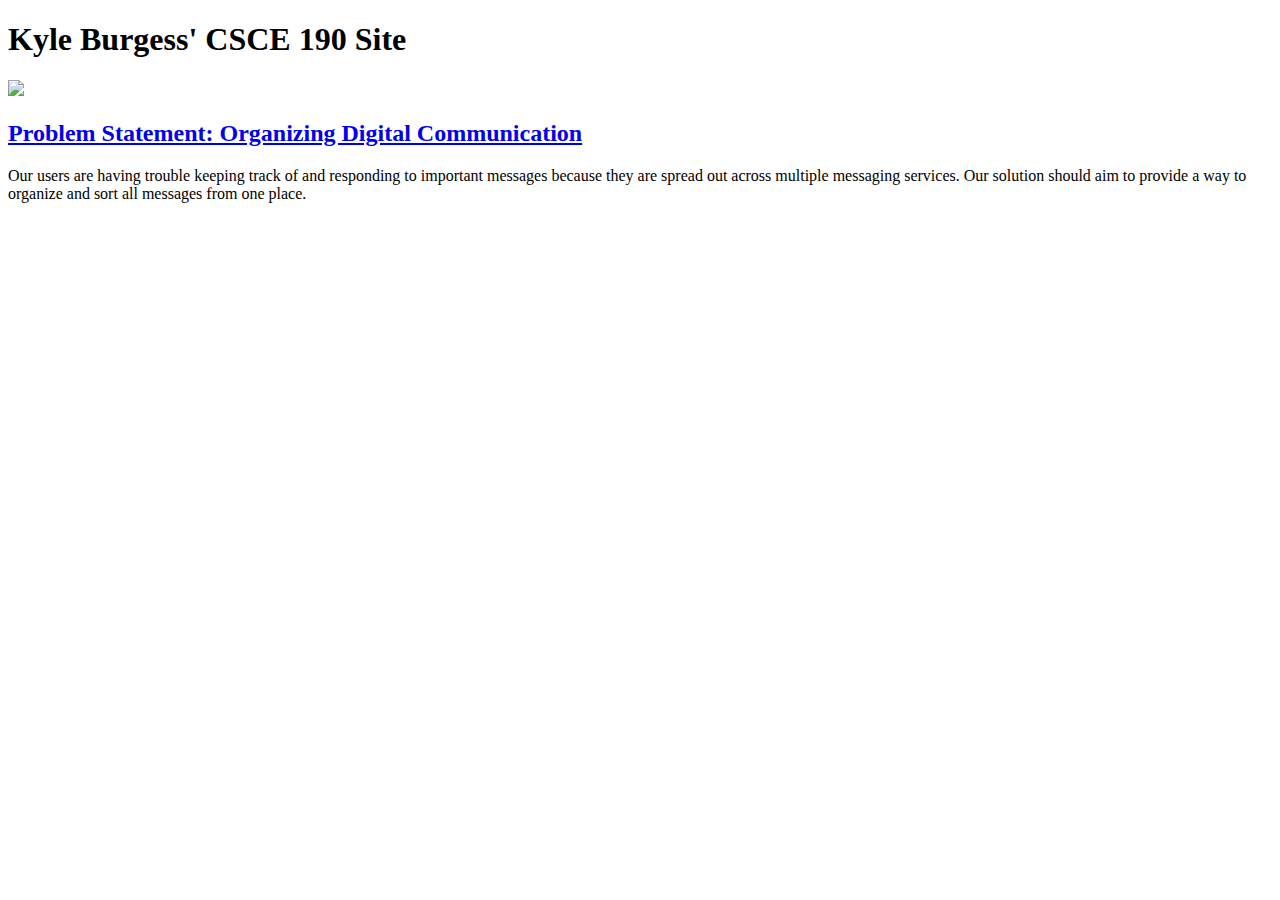
==== index.html @ 43df6245 "Add files via upload" ====
<!DOCTYPE html>
<html>
    <head>
<title>CSCE 190: Kyle Burgess</title>
    </head>
    <body>
        <h1>Kyle Burgess' CSCE 190 Site</h1>

        <section class="assignment">
            <a href="Organizing Digital Communication.pdf"><img src="Capture.PNG"></a>
            <section class="ass-details">
                <a href="Organizing Digital Communication.pdf"><h2>Problem Statement: Organizing Digital Communication</h2></a>
                <p>
                    Our users are having trouble keeping track of and responding to important messages because they are spread out across multiple messaging services. Our solution should aim to provide a way to organize and sort all messages from one place.   
                </p>
            </section>
        </section>
    </body>
</html>
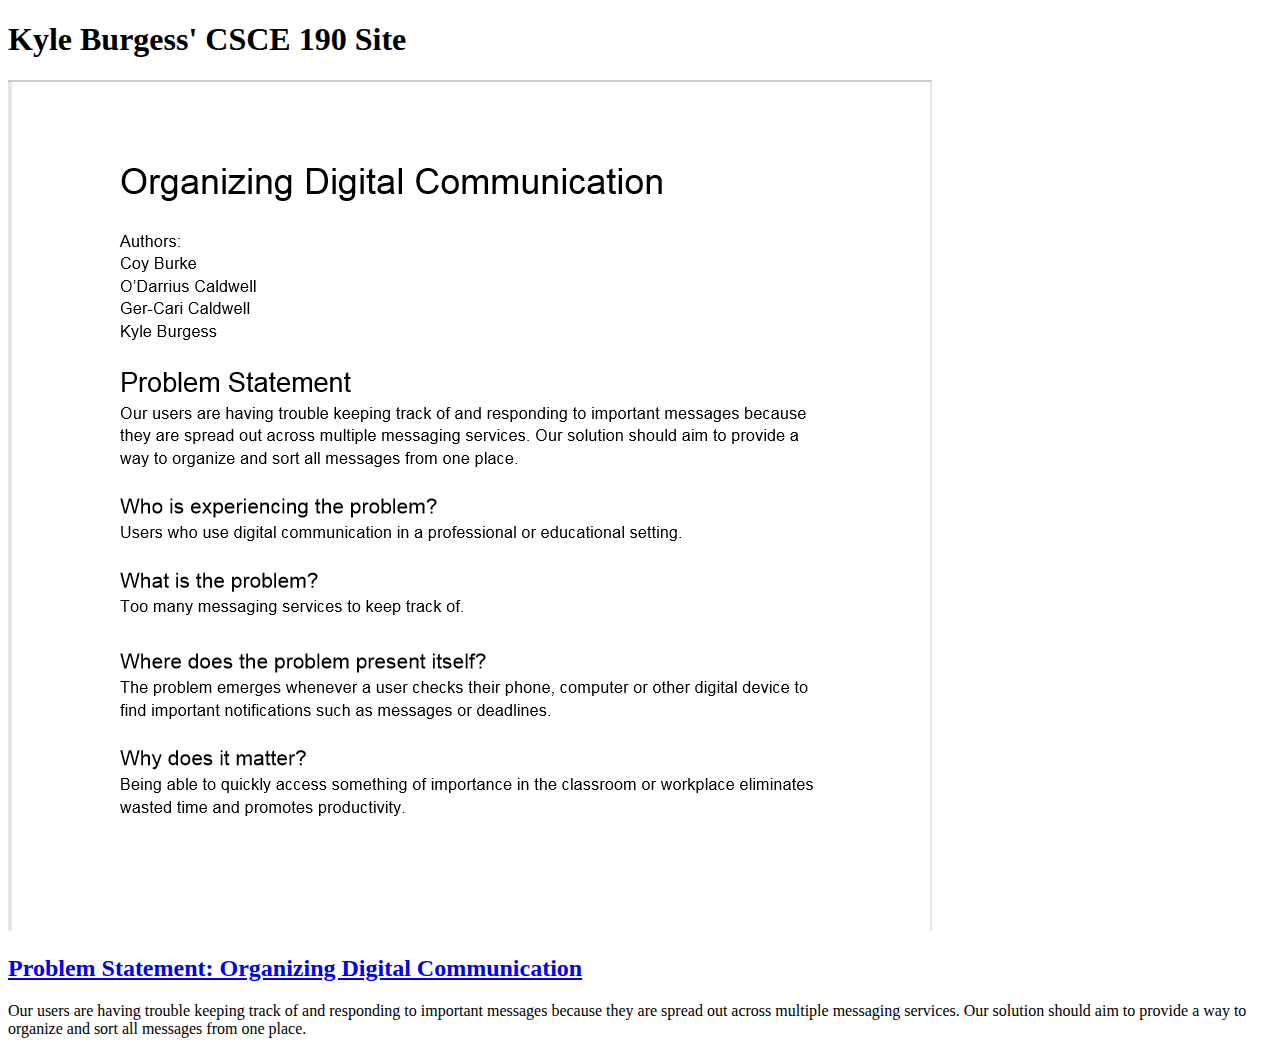
==== commit 0d1babe3: "Add files via upload" ====
--- a/index.html
+++ b/index.html
@@ -7,9 +7,9 @@
         <h1>Kyle Burgess' CSCE 190 Site</h1>
 
         <section class="assignment">
-            <a href="Organizing Digital Communication.pdf"><img src="Capture.PNG"></a>
+            <a href="Files/Organizing Digital Communication.pdf"><img src="Images/Organizing Digital Communication.PNG"></a>
             <section class="ass-details">
-                <a href="Organizing Digital Communication.pdf"><h2>Problem Statement: Organizing Digital Communication</h2></a>
+                <a href="Files/Organizing Digital Communication.pdf"><h2>Problem Statement: Organizing Digital Communication</h2></a>
                 <p>
                     Our users are having trouble keeping track of and responding to important messages because they are spread out across multiple messaging services. Our solution should aim to provide a way to organize and sort all messages from one place.   
                 </p>
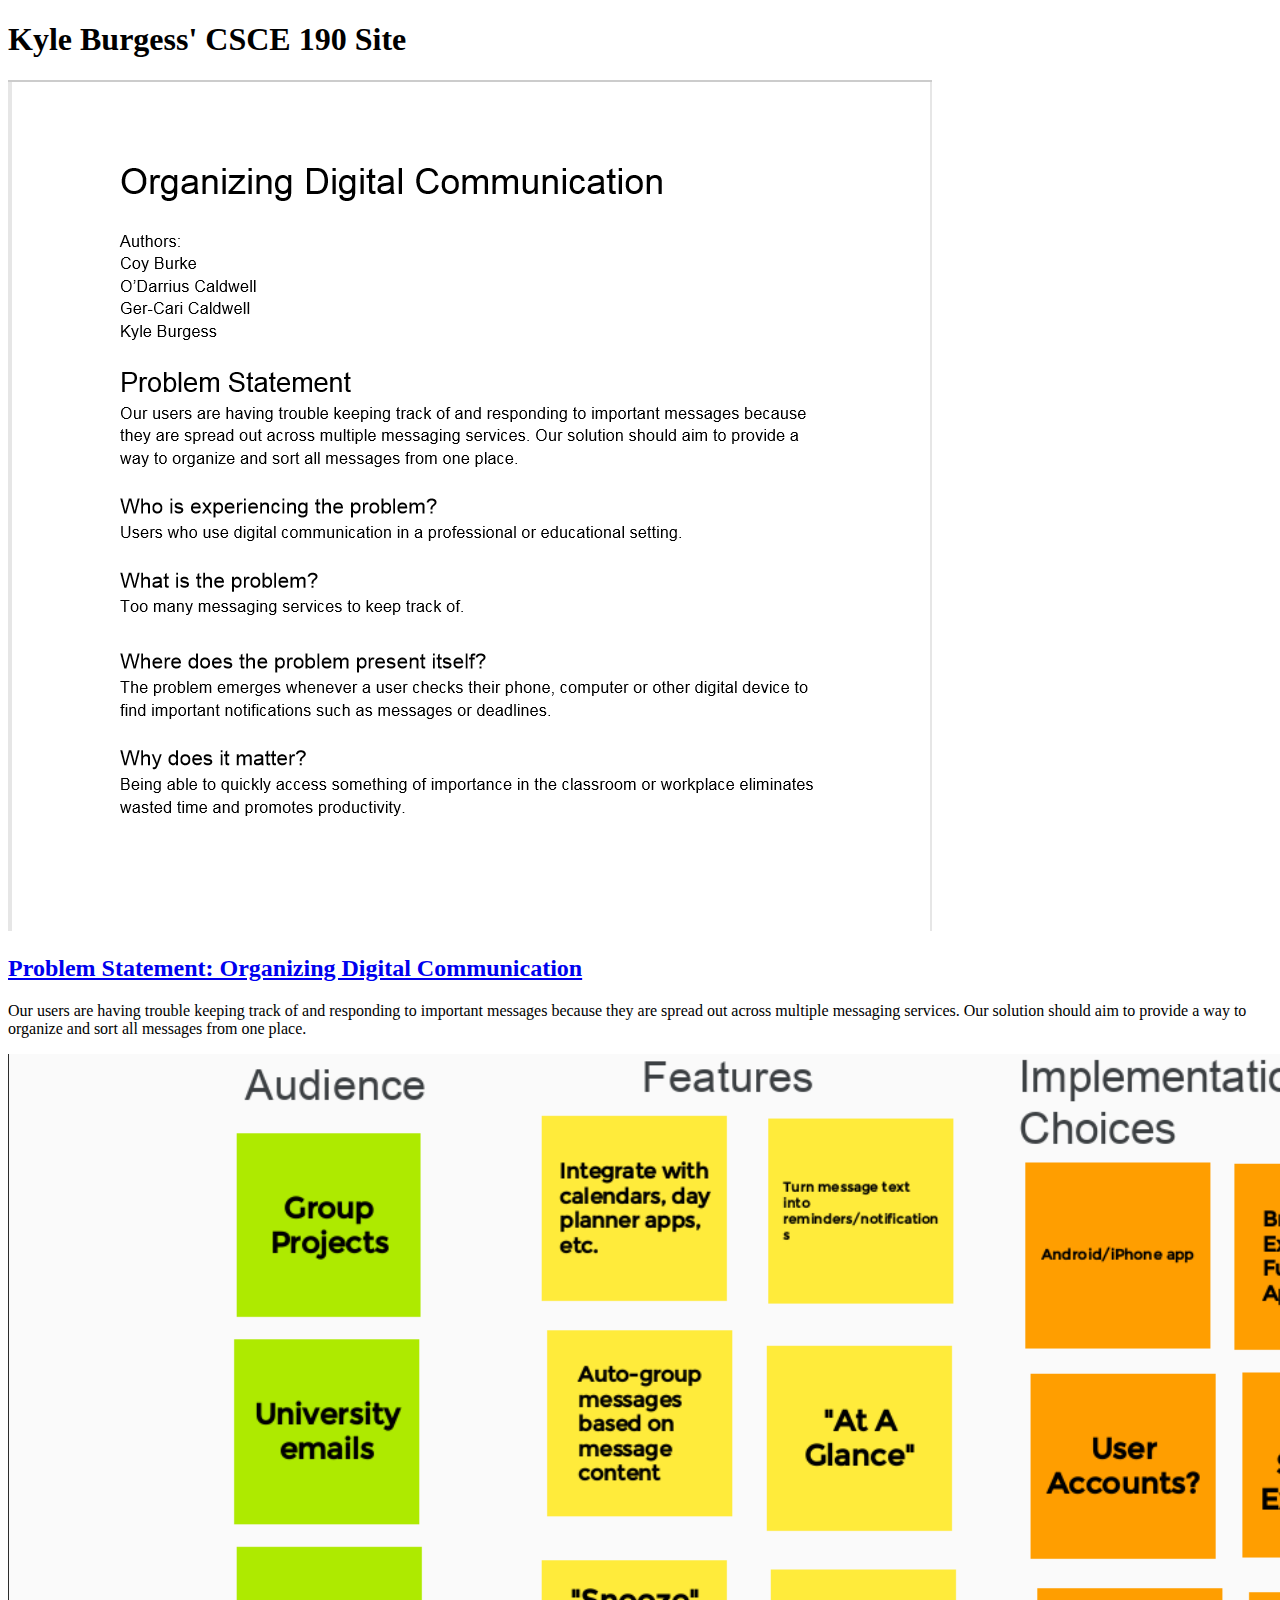
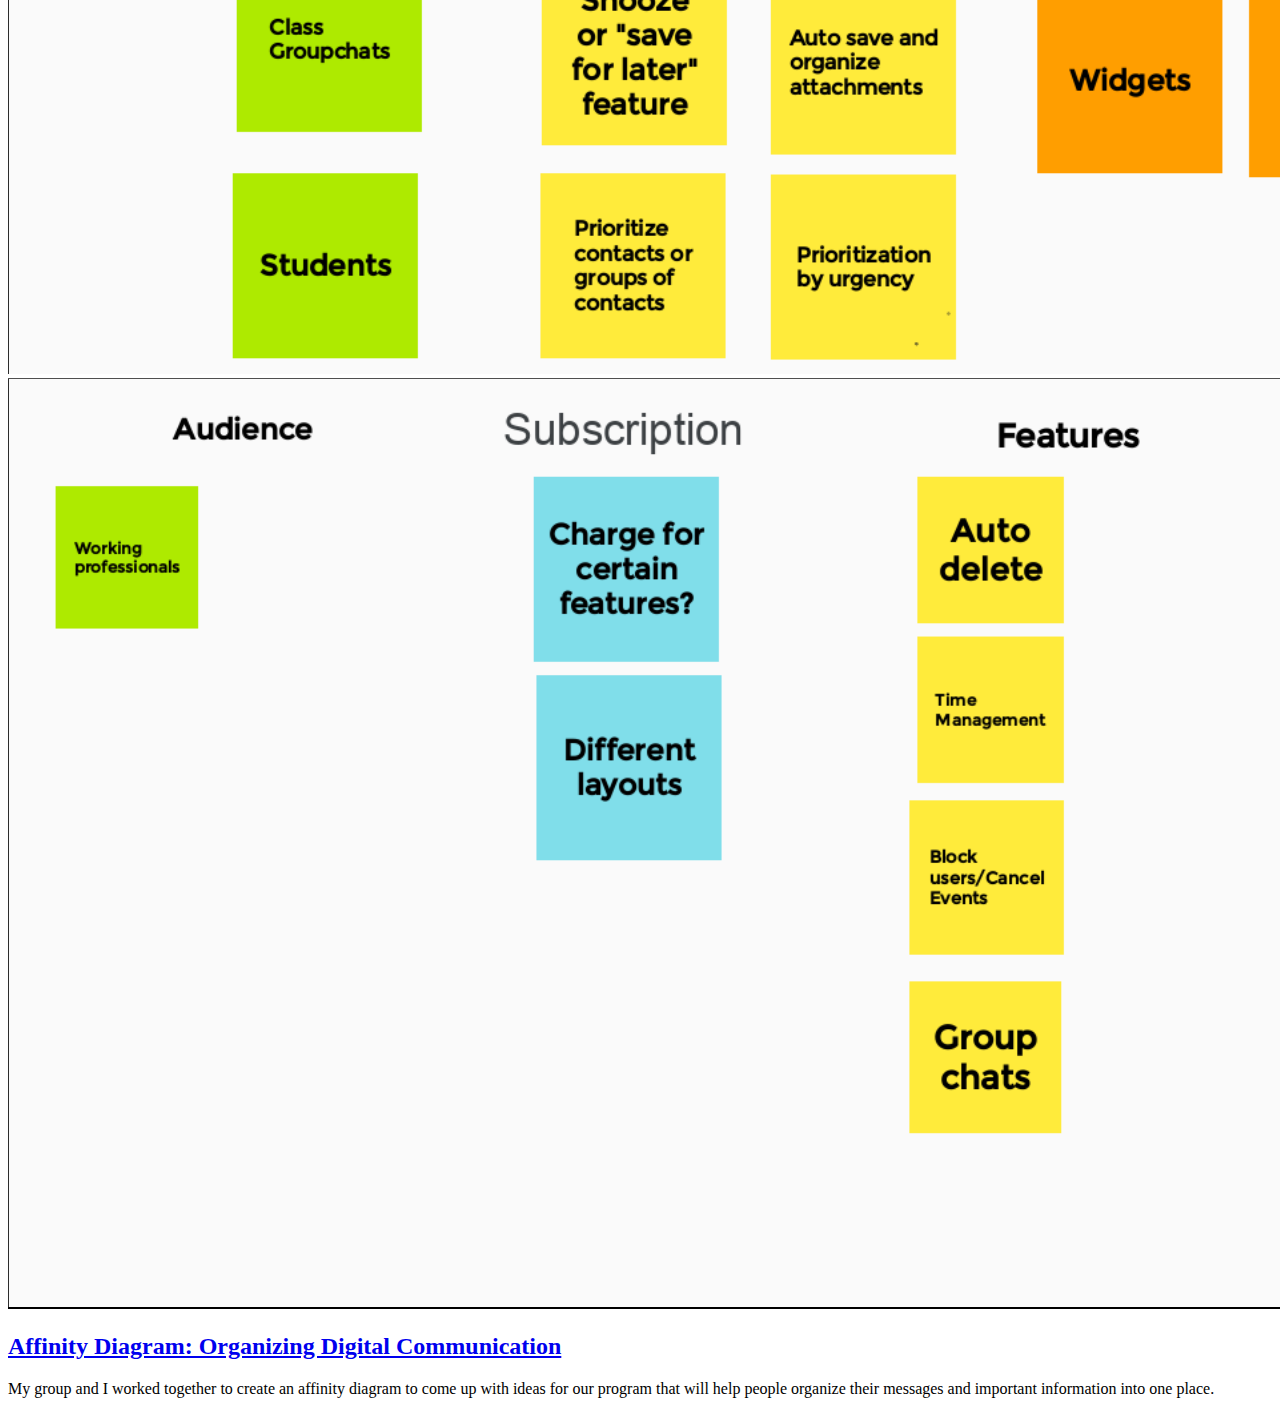
==== commit 0b9dd6b1: "Add files via upload" ====
--- a/index.html
+++ b/index.html
@@ -15,5 +15,13 @@
                 </p>
             </section>
         </section>
+        <section class="assignment">
+            <a href="Files/AffinityDiagramCSCE190.pdf"><img src="Images/affinitydiagram2.png"><img src="Images/affinitydiagram.png"></a>
+            <section class="ass-details">
+                <a href="Files/AffinityDiagramCSCE190.pdf"><h2>Affinity Diagram: Organizing Digital Communication</h2></a>
+                <p>
+                    My group and I worked together to create an affinity diagram to come up with ideas for our program that will help people organize their messages and important information into one place.   
+                </p>
+            </section>
     </body>
 </html>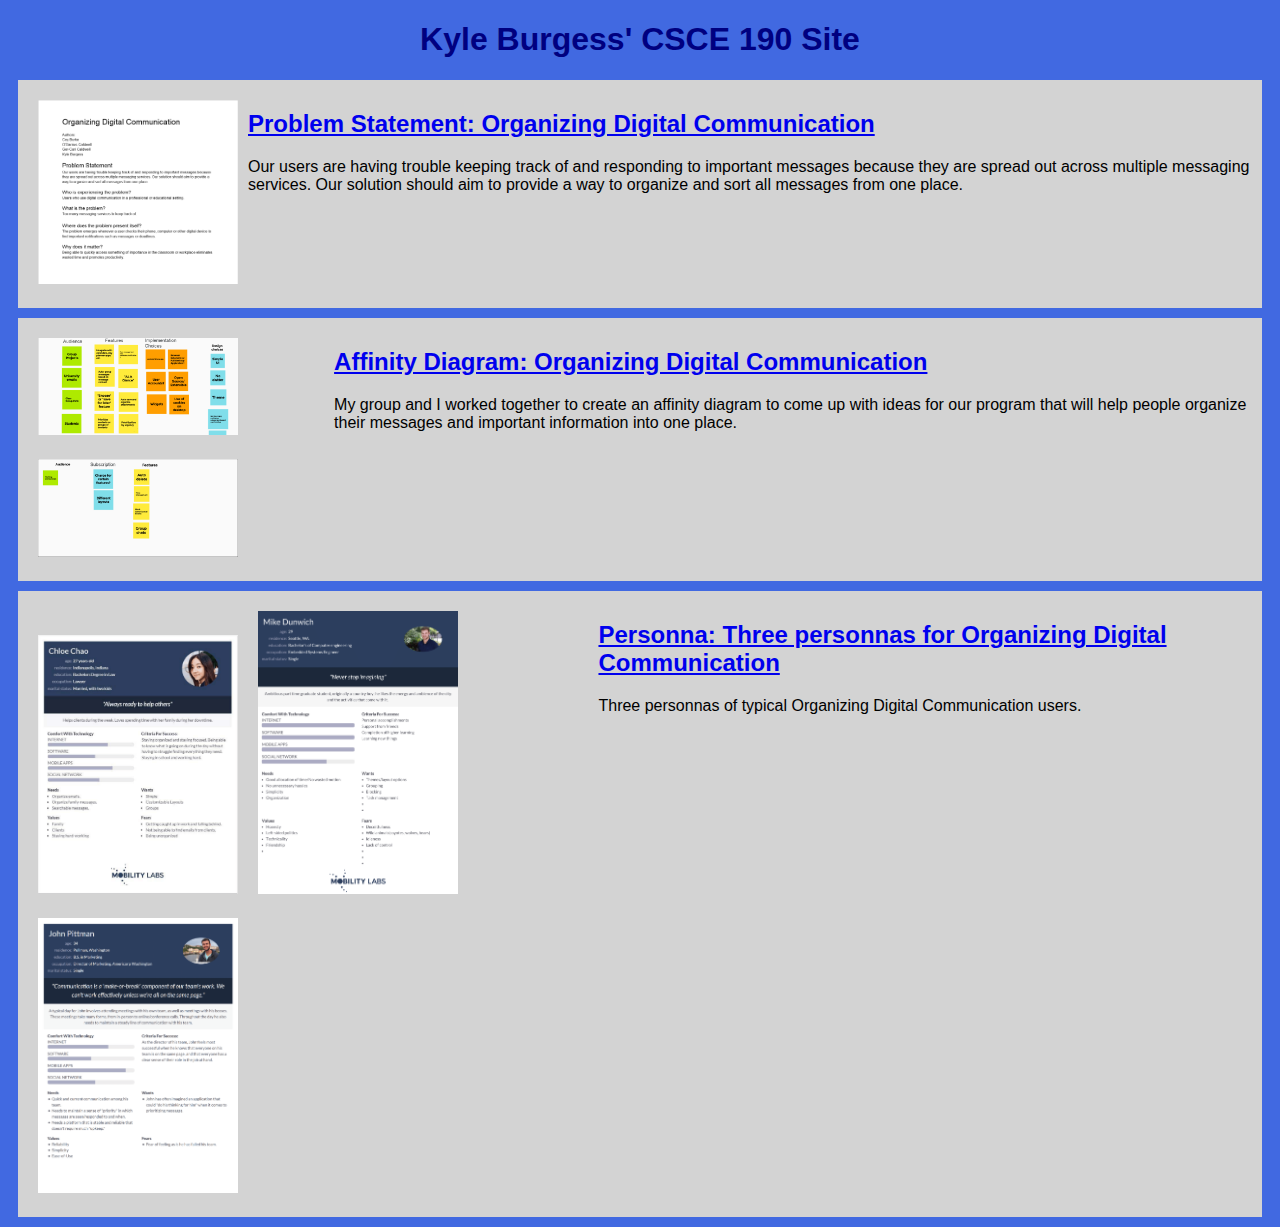
==== commit 075e919f: "Add files via upload" ====
--- a/index.html
+++ b/index.html
@@ -5,7 +5,7 @@
     </head>
     <body>
         <h1>Kyle Burgess' CSCE 190 Site</h1>
-
+        <link rel="stylesheet" href="styles.css">
         <section class="assignment">
             <a href="Files/Organizing Digital Communication.pdf"><img src="Images/Organizing Digital Communication.PNG"></a>
             <section class="ass-details">
@@ -23,5 +23,15 @@
                     My group and I worked together to create an affinity diagram to come up with ideas for our program that will help people organize their messages and important information into one place.   
                 </p>
             </section>
+        </section>
+            <section class="assignment">
+                <a href="Files/persona_combined.pdf"><img src="Images/persona_combined-1.png"><img src="Images/persona_combined-2.png"><img src="Images/persona_combined-3.png"></a>
+                <section class="ass-details">
+                    <a href="Files/persona_combined.pdf"><h2>Personna: Three personnas for Organizing Digital Communication</h2></a>
+                    <p>
+                        Three personnas of typical Organizing Digital Communication users.
+                    </p>
+                </section>
+                </section>
     </body>
 </html>--- a/styles.css
+++ b/styles.css
@@ -0,0 +1,21 @@
+body {
+    background: royalblue;
+    font-family:Arial, Helvetica, sans-serif;
+}
+
+.assignment {
+    display: flex;
+    padding: 10px;
+    margin: 10px;
+    background: lightgray;
+}
+
+.assignment img {
+    width:200px;
+    padding: 10px;
+}
+
+h1 {
+color: navy;
+text-align:center;
+}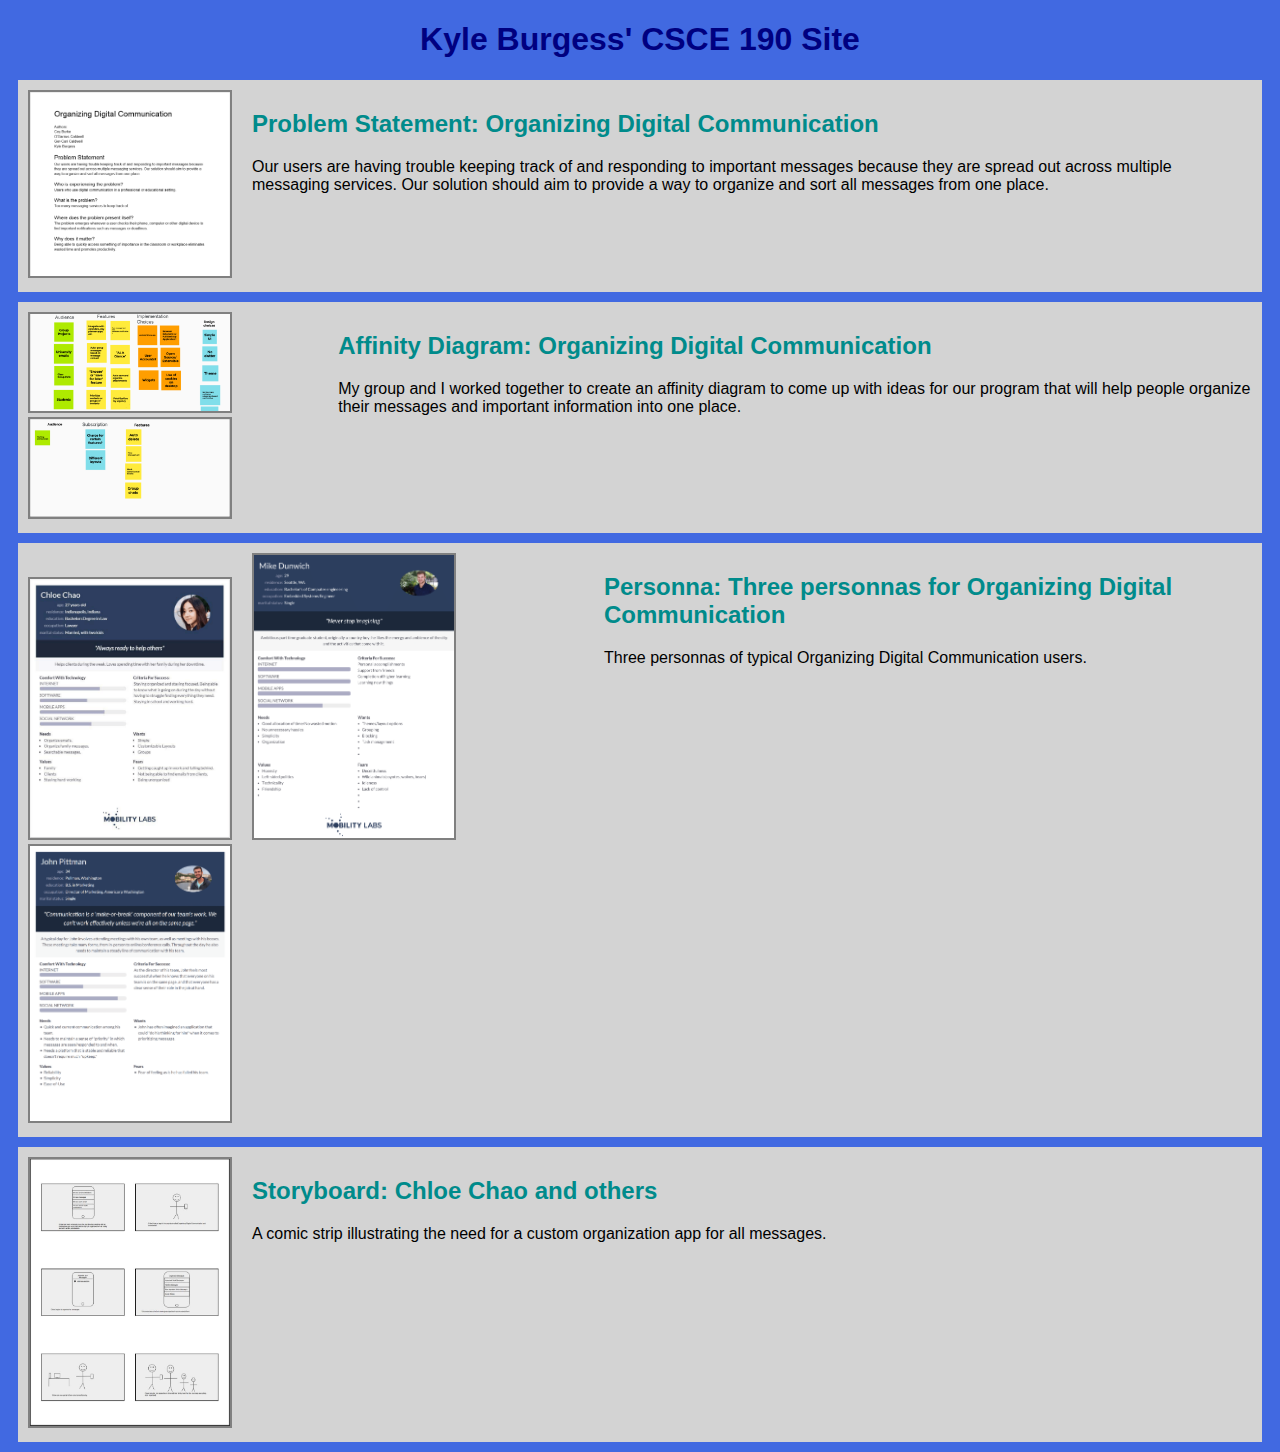
==== commit cab5c2d1: "Add files via upload" ====
--- a/index.html
+++ b/index.html
@@ -33,5 +33,15 @@
                     </p>
                 </section>
                 </section>
+
+                <section class="assignment">
+                    <a href="Files/storyboard-merged[488].pdf"><img src="Images/storyboard.JPG"></a>
+                    <section class="ass-details">
+                        <a href="Files/storyboard-merged[488].pdf"><h2>Storyboard: Chloe Chao and others</h2></a>
+                        <p>
+                            A comic strip illustrating the need for a custom organization app for all messages.
+                        </p>
+                    </section>
+                    </section>
     </body>
 </html>--- a/styles.css
+++ b/styles.css
@@ -12,10 +12,16 @@
 
 .assignment img {
     width:200px;
-    padding: 10px;
+    border: 2px solid gray;
+    margin-right:20px;
 }
 
 h1 {
 color: navy;
 text-align:center;
-}+}
+
+a{
+    text-decoration: none;
+    color: darkcyan;
+} 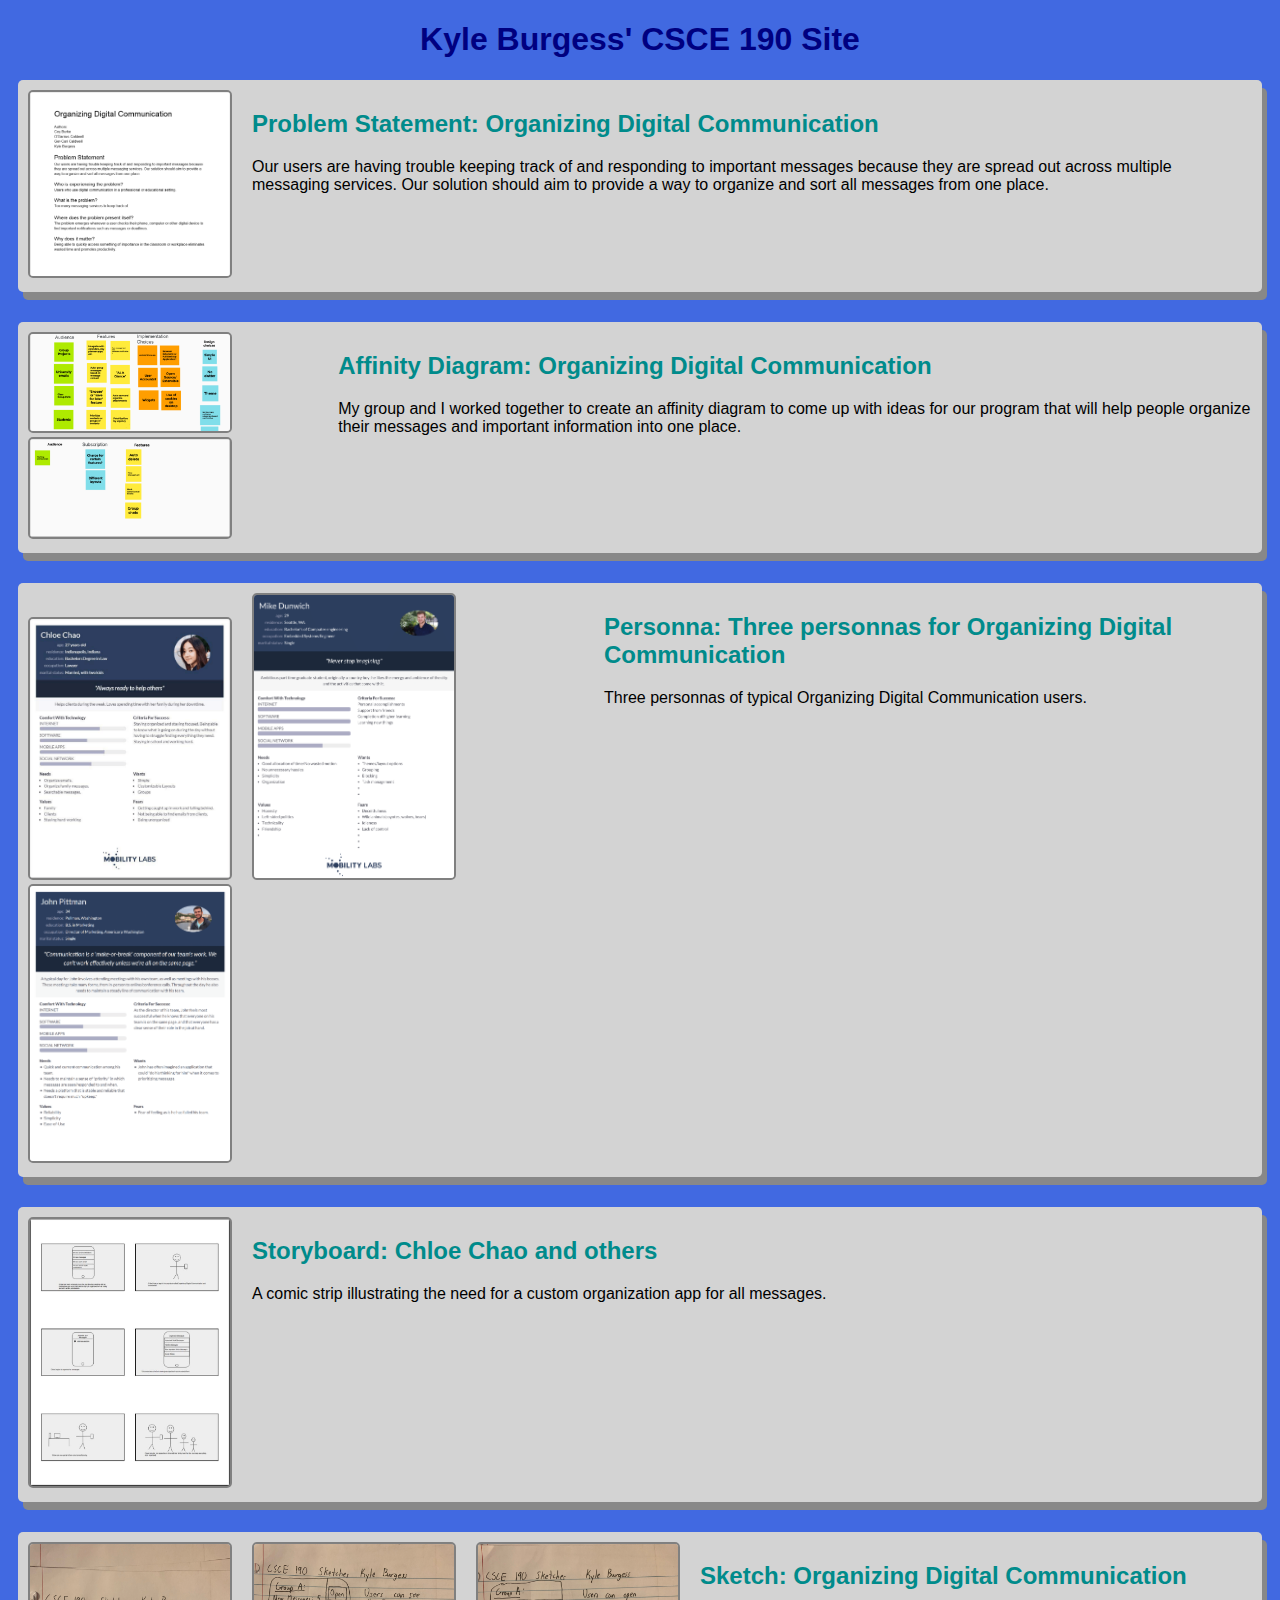
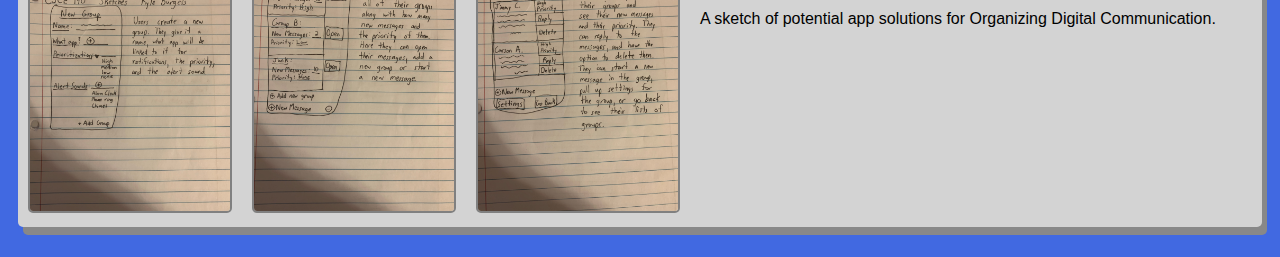
==== commit 25a51bff: "Add files via upload" ====
--- a/index.html
+++ b/index.html
@@ -43,5 +43,15 @@
                         </p>
                     </section>
                     </section>
-    </body>
+
+                    <section class="assignment">
+                        <a href="Files/combined_sketches.pdf"><img src="Images/Sketches1.jpg"><img src="Images/Sketches2.jpg"><img src="Images/Sketches3.jpg"></a>
+                        <section class="ass-details">
+                            <a href="Files/combined_sketches.pdf"><h2>Sketch: Organizing Digital Communication</h2></a>
+                            <p>
+                                A sketch of potential app solutions for Organizing Digital Communication.
+                            </p>
+                        </section>
+                        </section>
+                </body>
 </html>--- a/styles.css
+++ b/styles.css
@@ -7,13 +7,17 @@
     display: flex;
     padding: 10px;
     margin: 10px;
+    margin-bottom: 30px;
     background: lightgray;
+    border-radius: 5px;
+    box-shadow: 5px 8px #888888;
 }
 
 .assignment img {
     width:200px;
     border: 2px solid gray;
     margin-right:20px;
+    border-radius: 5px;
 }
 
 h1 {
@@ -24,4 +28,8 @@
 a{
     text-decoration: none;
     color: darkcyan;
-} +} 
+
+.assignment a:hover {
+    color: #888888;
+}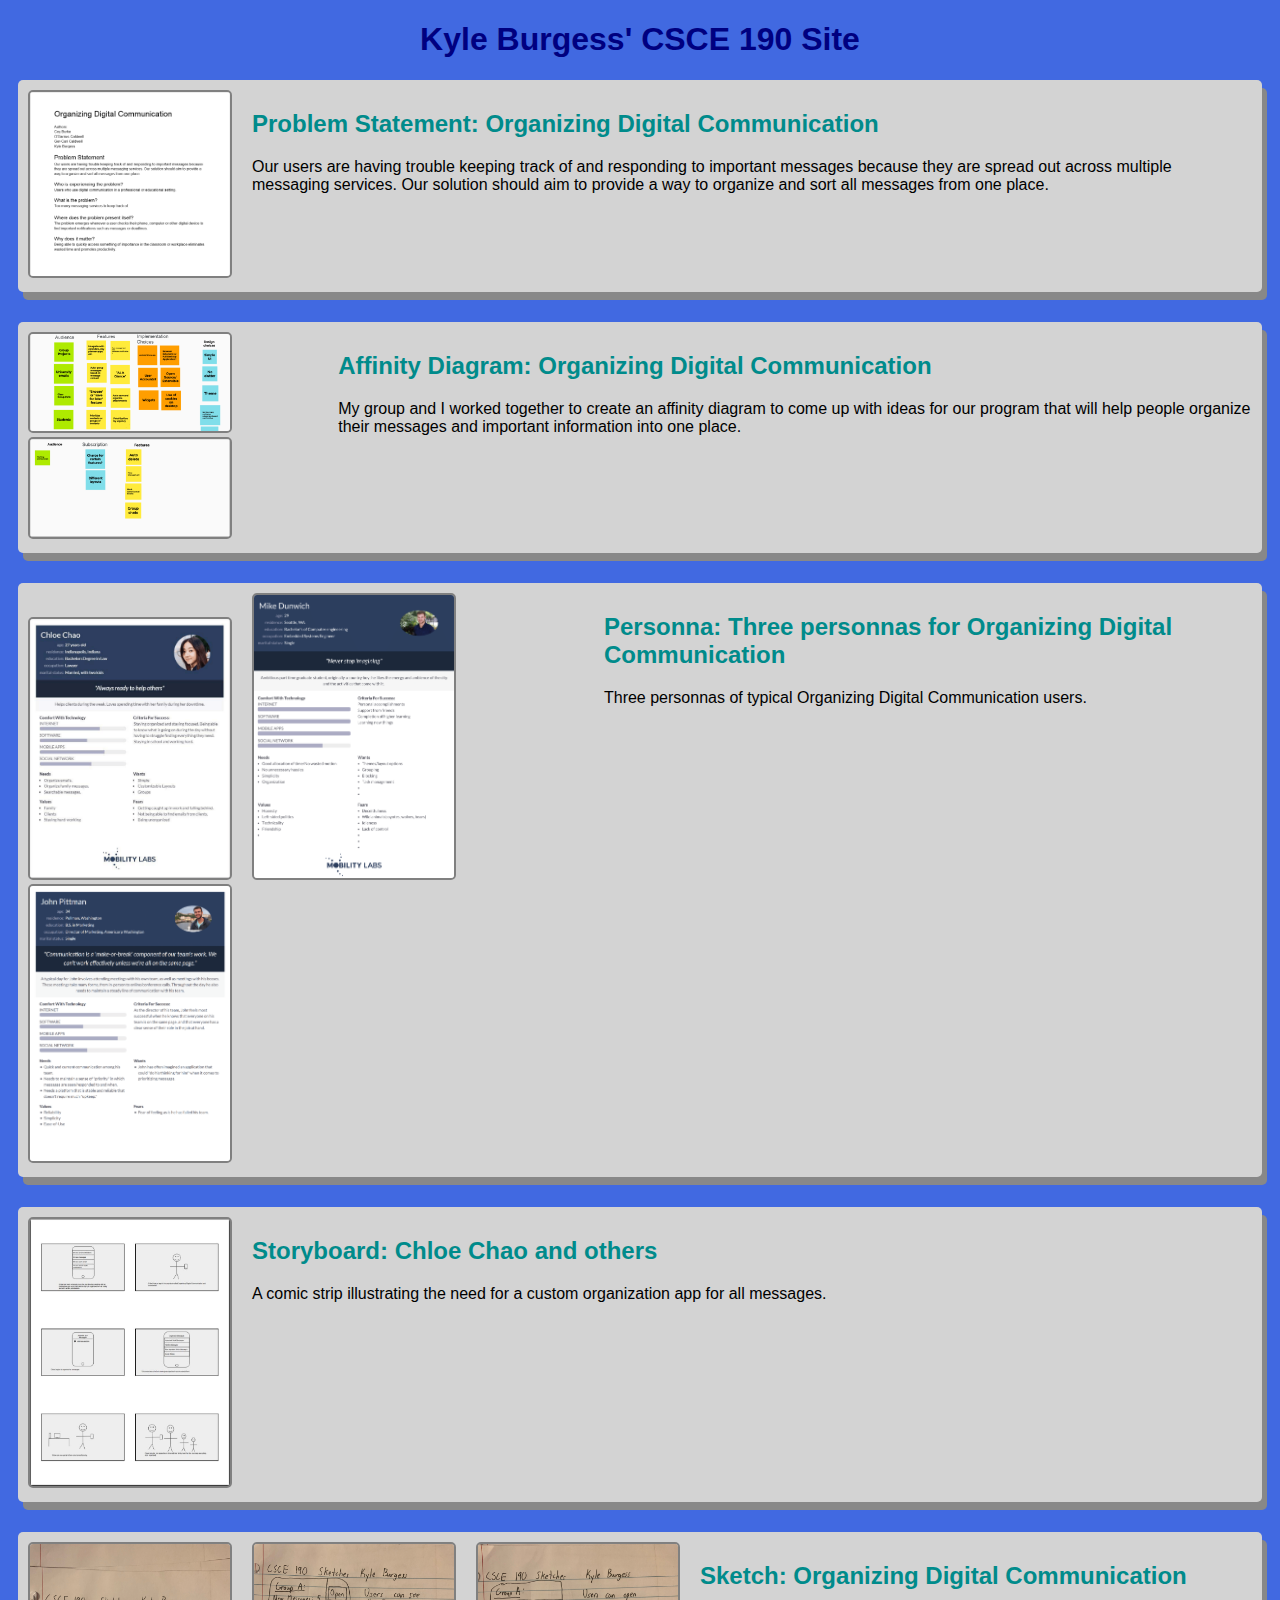
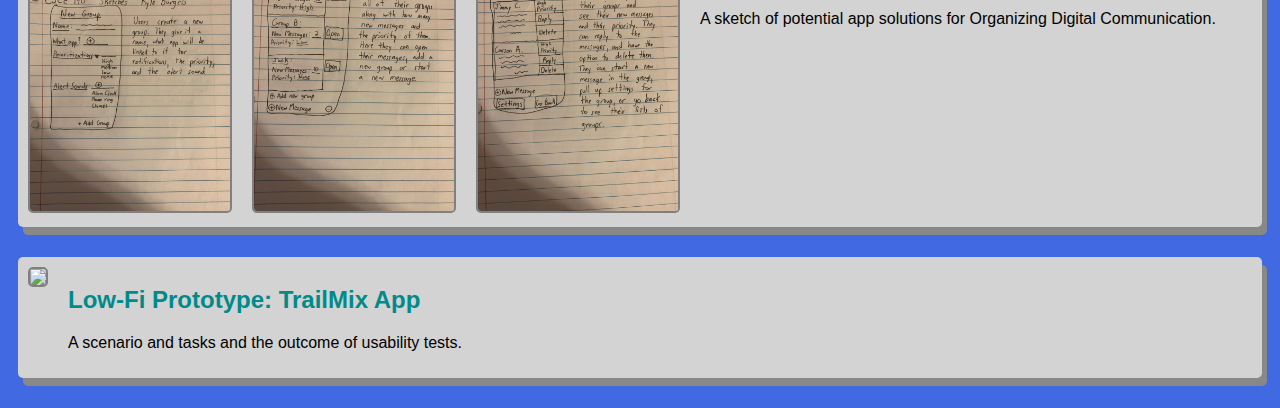
==== commit f5b16600: "Add files via upload" ====
--- a/index.html
+++ b/index.html
@@ -53,5 +53,15 @@
                             </p>
                         </section>
                         </section>
+
+                        <section class="assignment">
+                            <a href="Files/low-fi-prototype/index.html"><img src="Images/low-fi-prototype.png"></a>
+                            <section class="ass-details">
+                                <a href="Files/low-fi-prototype/index.html"><h2>Low-Fi Prototype: TrailMix App</h2></a>
+                                <p>
+                                    A scenario and tasks and the outcome of usability tests.
+                                </p>
+                            </section>
+                        </section>
                 </body>
 </html>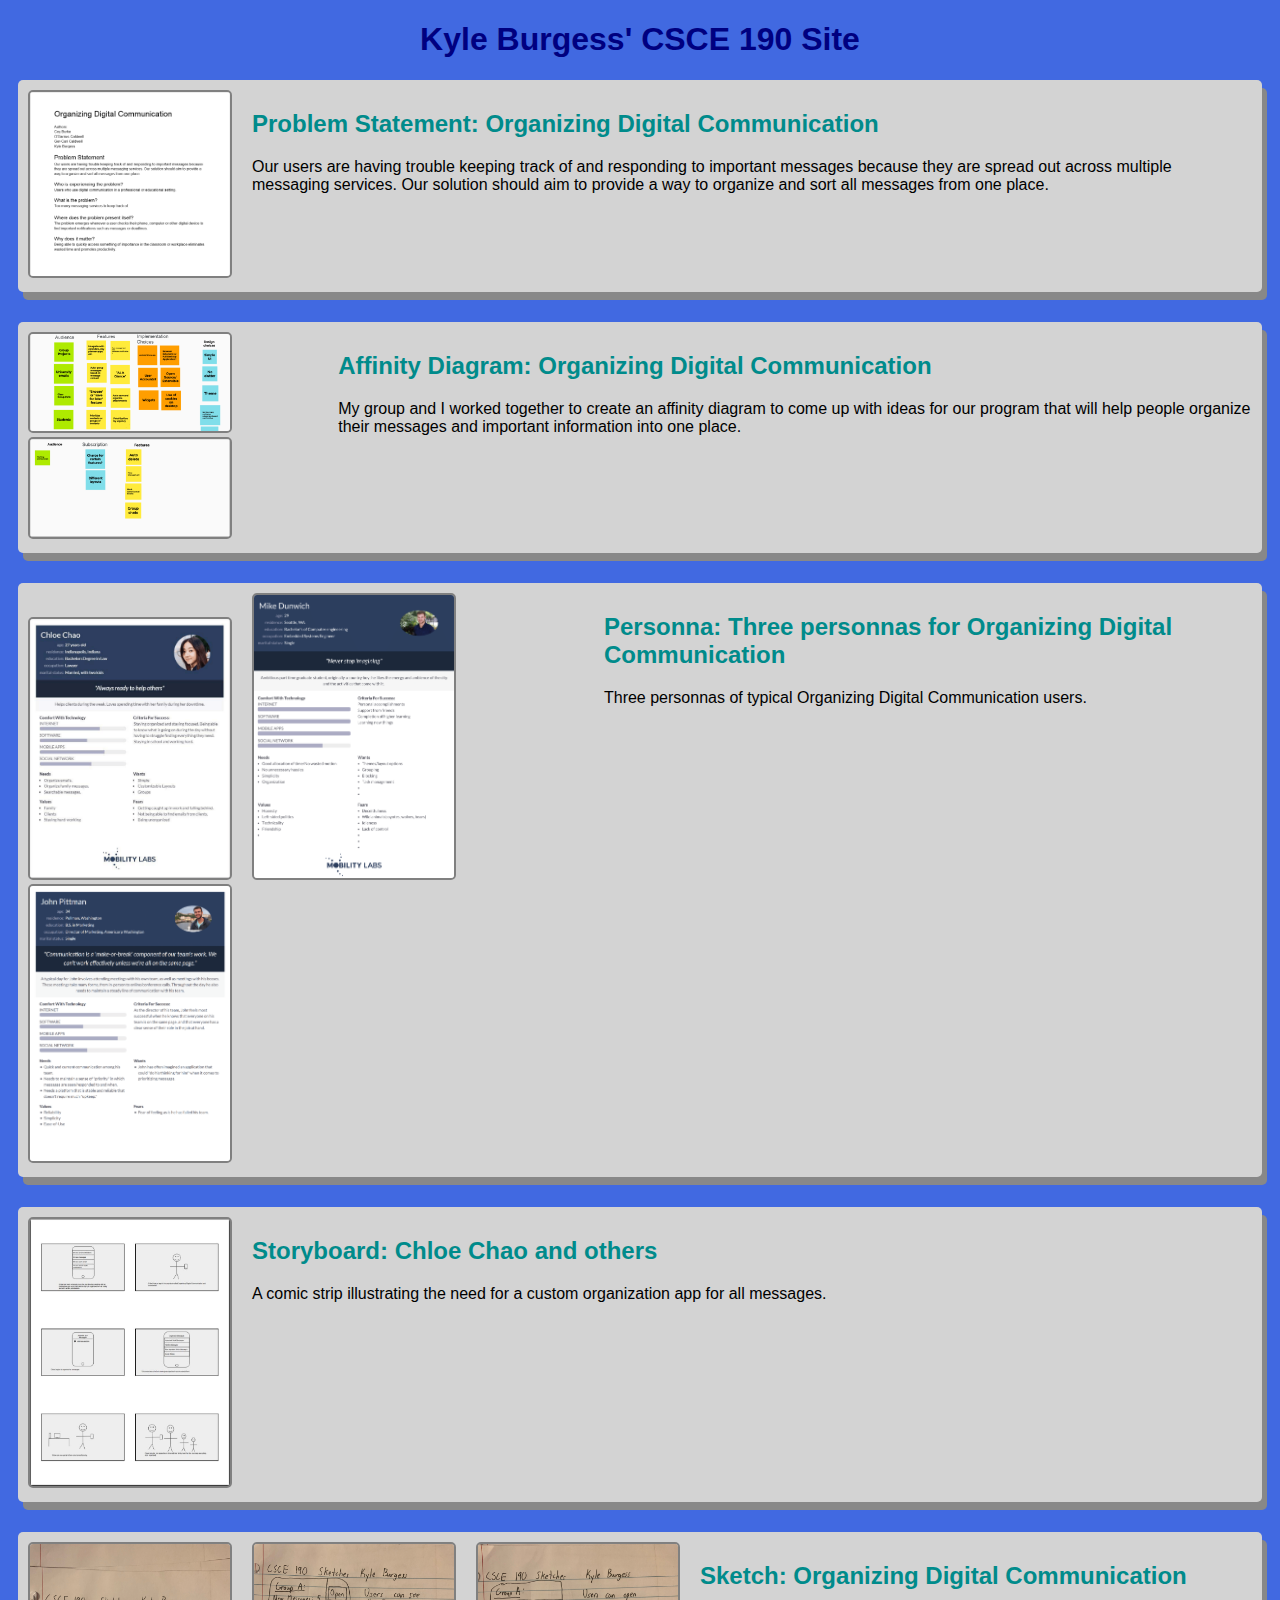
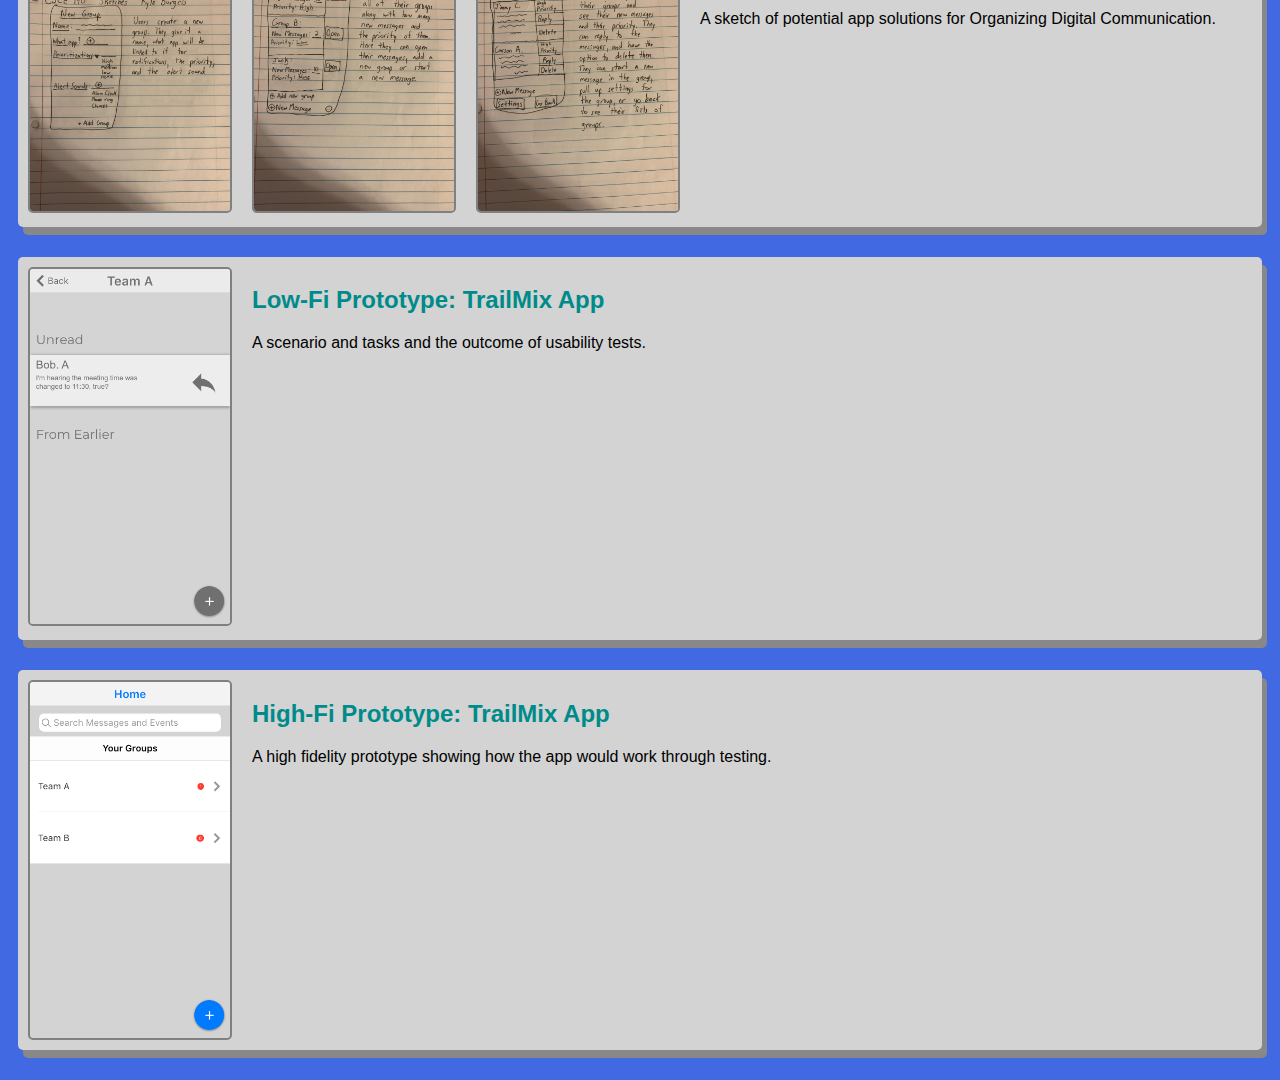
==== commit 09e7d76b: "Add files via upload" ====
--- a/index.html
+++ b/index.html
@@ -63,5 +63,15 @@
                                 </p>
                             </section>
                         </section>
+
+                        <section class="assignment">
+                            <a href="Files/high-fi-prototype/index.html"></a><img src="Images/high-fi-prototype.png"></a>
+                            <section class="ass-details">
+                                <a href="Files/high-fi-prototype/index.html"><h2>High-Fi Prototype: TrailMix App</h2></a>
+                                <p>
+                                    A high fidelity prototype showing how the app would work through testing.
+                                </p>
+                            </section>
+                        </section>
                 </body>
 </html>